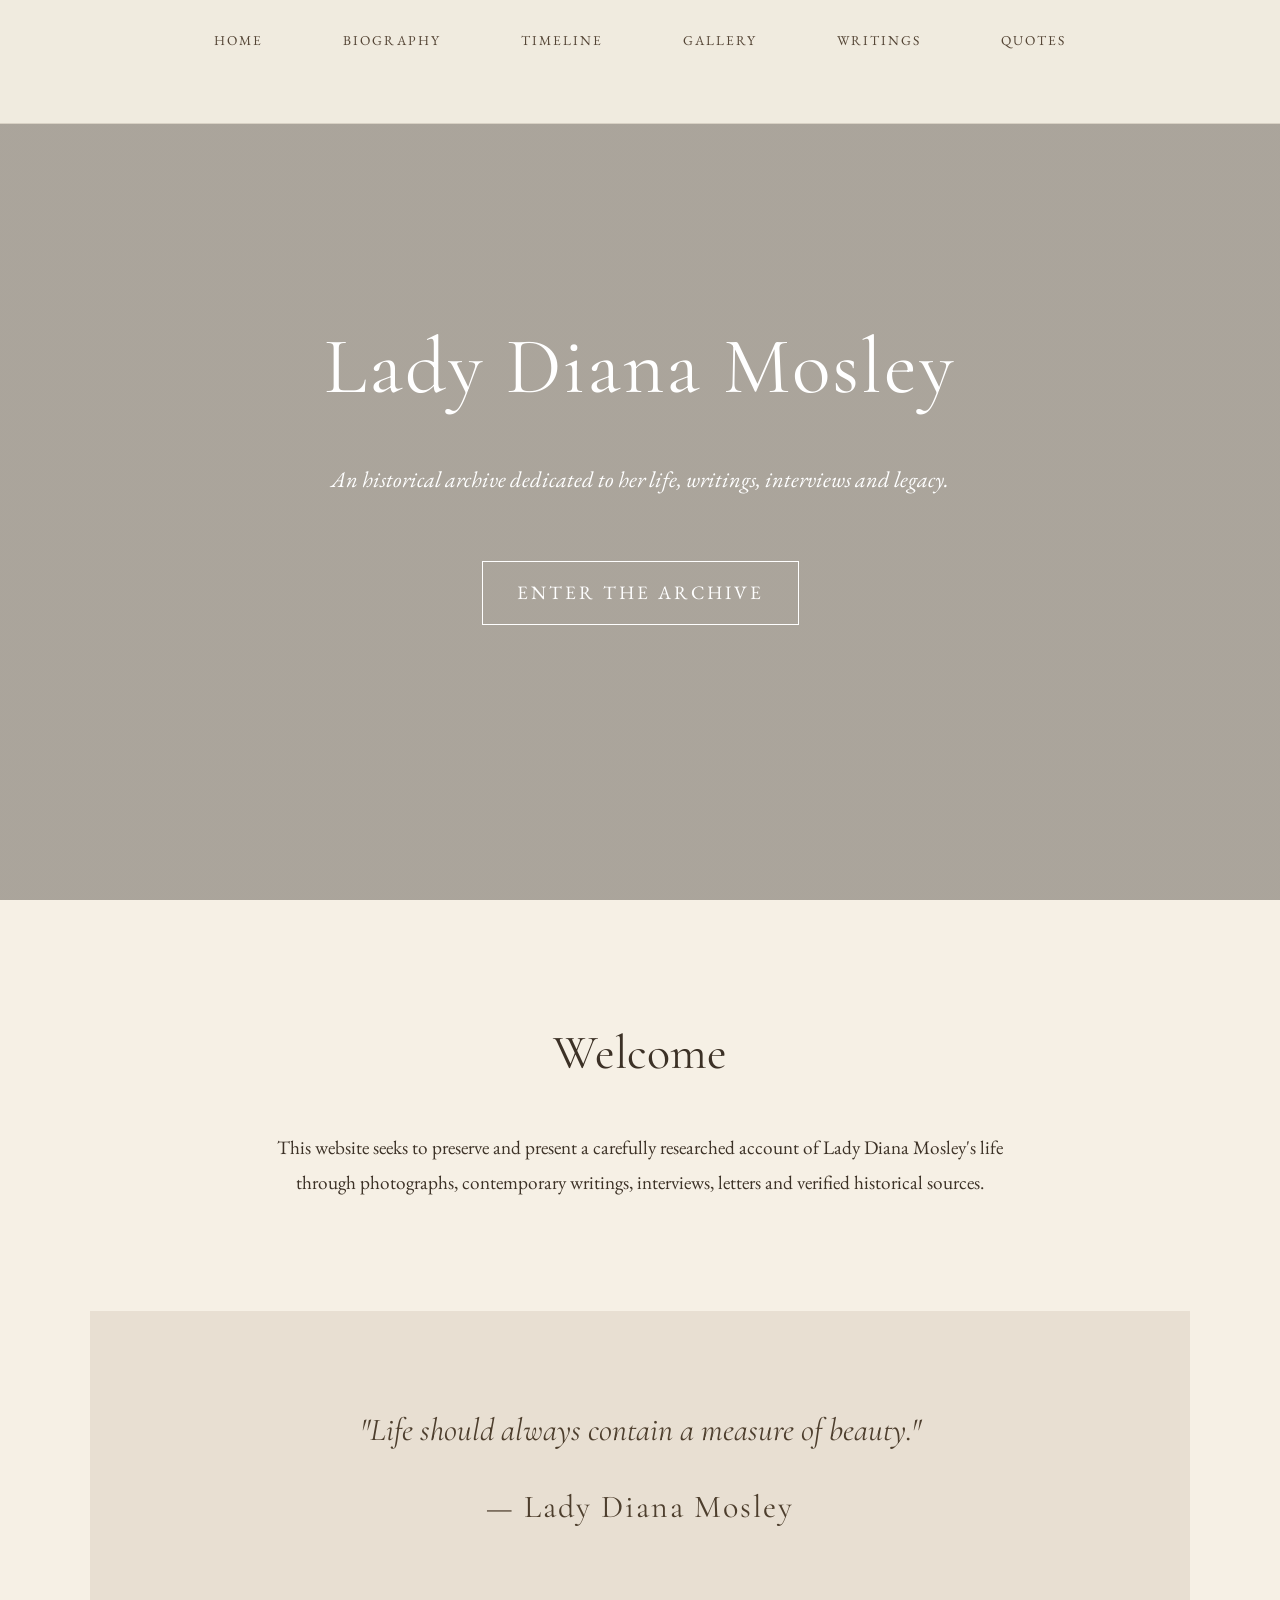
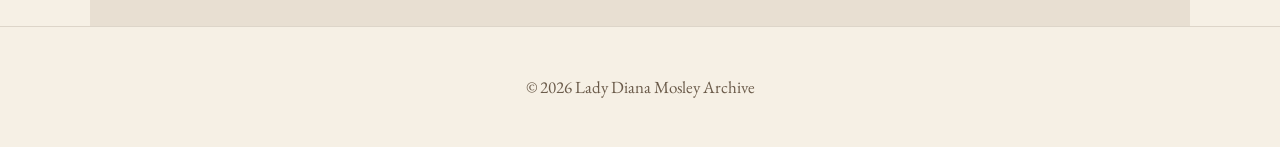
==== index.html @ 4bf65cc5 "Update index.html" ====
<!DOCTYPE html>
<head>

      <meta charset="UTF-8">
<link rel="stylesheet" href="style.css">
<html lang="en">

<meta charset="UTF-8">
<meta name="viewport" content="width=device-width, initial-scale=1.0">

<title>The Diana Mosley Archive</title>

<link rel="preconnect" href="https://fonts.googleapis.com">
<link rel="preconnect" href="https://fonts.gstatic.com" crossorigin>

<link href="https://fonts.googleapis.com/css2?family=Cormorant+Garamond:wght@300;400;500;600&family=EB+Garamond:wght@400;500&display=swap" rel="stylesheet">

<style>

*{
margin:0;
padding:0;
box-sizing:border-box;
}

html{
scroll-behavior:smooth;
}

body{

background:#F6F0E5;

background-image:
radial-gradient(rgba(0,0,0,.025) 1px, transparent 1px);

background-size:7px 7px;

font-family:"EB Garamond",serif;

color:#302920;

line-height:1.9;

font-size:19px;

}

header{

padding:110px 20px 90px;

text-align:center;

}

header h1{

font-family:"Cormorant Garamond",serif;

font-size:74px;

font-weight:400;

letter-spacing:.5px;

}

header h2{

font-family:"Cormorant Garamond",serif;

font-size:48px;

font-style:italic;

font-weight:300;

margin-top:-5px;

}

.rule{

width:340px;

height:1px;

background:#99856b;

margin:45px auto;

}

.subtitle{

max-width:760px;

margin:auto;

font-size:21px;

font-style:italic;

color:#655746;

}

nav{

text-align:center;

padding-bottom:45px;

}

nav a{

margin:0 18px;

text-decoration:none;

font-size:18px;

color:#564535;

letter-spacing:1px;

transition:.3s;

}

nav a:hover{

color:#000;

}

main{

max-width:980px;

margin:auto;

padding:0 30px 100px;

}

section{

margin-bottom:110px;

}

.section-title{

font-family:"Cormorant Garamond",serif;

font-size:50px;

font-weight:400;

margin-bottom:12px;

}

.section-rule{

width:180px;

height:1px;

background:#A99574;

margin-bottom:35px;

}

p{

margin-bottom:22px;

}

.quote{

font-size:33px;

font-style:italic;

font-family:"Cormorant Garamond",serif;

text-align:center;

padding:50px;

color:#4d3e2d;

}

.library{

display:grid;

grid-template-columns:repeat(auto-fit,minmax(280px,1fr));

gap:35px;

margin-top:35px;

}

.book{

padding:28px;

border:1px solid #CDBFA9;

background:rgba(255,255,255,.22);

}

.book h3{

font-family:"Cormorant Garamond",serif;

font-size:34px;

margin-bottom:15px;

font-weight:500;

}

.photo{

margin:45px auto;

width:420px;

max-width:100%;

padding:12px;

border:1px solid #CFC2B2;

background:#EFE7DA;

}

.photo img{

width:100%;

display:block;

filter:sepia(.25);

}

.caption{

text-align:center;

margin-top:15px;

font-style:italic;

font-size:17px;

color:#6c5d4f;

}

.timeline{

border-left:1px solid #A38B69;

padding-left:35px;

}

.timeline article{

margin-bottom:45px;

}

.timeline h4{

font-size:26px;

font-family:"Cormorant Garamond",serif;

font-weight:500;

margin-bottom:8px;

}

footer{

text-align:center;

padding:70px 20px;

border-top:1px solid #CDBFA9;

font-size:17px;

color:#746452;

}

small{

display:block;

margin-top:12px;

font-style:italic;

}

</style>

  <link rel="stylesheet" href="style.css">

</head>

<body>

      <nav>

<ul>

<li><a href="#">Home</a></li>

<li><a href="#">Biography</a></li>

<li><a href="#">Timeline</a></li>

<li><a href="#">Gallery</a></li>

<li><a href="#">Writings</a></li>

<li><a href="#">Quotes</a></li>

</ul>

</nav>

<header class="hero">

<div class="hero-content">

<h1>Lady Diana Mosley</h1>

<p>
An historical archive dedicated to her life, writings,
interviews and legacy.
</p>

<a class="enter" href="#intro">
Enter the Archive
</a>

</div>

</header>

<section class="introduction" id="intro">

<h2>Welcome</h2>

<p>

This website seeks to preserve and present a carefully
researched account of Lady Diana Mosley's life through
photographs, contemporary writings, interviews,
letters and verified historical sources.

</p>

</section>

<section class="quote">

<blockquote>

"Life should always contain a measure of beauty."

<cite>

— Lady Diana Mosley

</cite>

</blockquote>

</section>

<footer>

© 2026 Lady Diana Mosley Archive

</footer>

<script src="script.js"></script>
      
</body>  
</body>

<script src="script.js"></script>

</html>
---- style.css ----
/* ---------- Google Fonts ---------- */
@import url('https://fonts.googleapis.com/css2?family=Cormorant+Garamond:wght@300;400;500;600&family=EB+Garamond:wght@400;500&display=swap');

*{
    margin:0;
    padding:0;
    box-sizing:border-box;
}

html{
    scroll-behavior:smooth;
}

body{
    background:#f6f0e5;
    color:#3c3126;
    font-family:'EB Garamond',serif;
    line-height:1.8;
}

/* ---------- Navigation ---------- */

nav{
    position:fixed;
    top:0;
    width:100%;
    background:rgba(246,240,229,.93);
    backdrop-filter:blur(6px);
    z-index:1000;
    border-bottom:1px solid rgba(80,65,45,.15);
}

nav ul{
    display:flex;
    justify-content:center;
    list-style:none;
}

nav li{
    margin:22px;
}

nav a{
    text-decoration:none;
    color:#534434;
    letter-spacing:2px;
    text-transform:uppercase;
    font-size:.85rem;
    transition:.3s;
}

nav a:hover{
    color:#96754d;
}

/* ---------- Hero ---------- */

.hero{
    height:100vh;
    background:
    linear-gradient(rgba(30,24,18,.35),rgba(30,24,18,.35)),
    url("images/hero.jpg") center/cover;
    display:flex;
    justify-content:center;
    align-items:center;
    text-align:center;
}

.hero-content{
    color:white;
    max-width:800px;
    padding:40px;
}

.hero h1{
    font-family:'Cormorant Garamond',serif;
    font-size:5rem;
    font-weight:400;
    letter-spacing:2px;
}

.hero p{
    margin-top:20px;
    font-size:1.4rem;
    font-style:italic;
}

.enter{
    margin-top:40px;
    display:inline-block;
    border:1px solid white;
    padding:14px 34px;
    color:white;
    text-decoration:none;
    letter-spacing:3px;
    text-transform:uppercase;
    transition:.4s;
}

.enter:hover{
    background:white;
    color:#45372b;
}

/* ---------- Sections ---------- */

section{
    width:min(1100px,90%);
    margin:auto;
    padding:110px 0;
}

h2{
    text-align:center;
    font-family:'Cormorant Garamond',serif;
    font-size:3rem;
    font-weight:400;
    margin-bottom:35px;
}

.introduction p{
    max-width:760px;
    margin:auto;
    text-align:center;
    font-size:1.2rem;
}

/* ---------- Quote ---------- */

.quote{
    background:#e8dfd2;
    padding:90px 30px;
}

blockquote{
    max-width:900px;
    margin:auto;
    text-align:center;
    font-size:2rem;
    font-style:italic;
    font-family:'Cormorant Garamond',serif;
}

cite{
    display:block;
    margin-top:20px;
    font-style:normal;
    letter-spacing:2px;
}

/* ---------- Footer ---------- */

footer{
    text-align:center;
    padding:45px;
    border-top:1px solid rgba(80,65,45,.15);
    color:#6a5a49;
}
---- style.css ----
/* ---------- Google Fonts ---------- */
@import url('https://fonts.googleapis.com/css2?family=Cormorant+Garamond:wght@300;400;500;600&family=EB+Garamond:wght@400;500&display=swap');

*{
    margin:0;
    padding:0;
    box-sizing:border-box;
}

html{
    scroll-behavior:smooth;
}

body{
    background:#f6f0e5;
    color:#3c3126;
    font-family:'EB Garamond',serif;
    line-height:1.8;
}

/* ---------- Navigation ---------- */

nav{
    position:fixed;
    top:0;
    width:100%;
    background:rgba(246,240,229,.93);
    backdrop-filter:blur(6px);
    z-index:1000;
    border-bottom:1px solid rgba(80,65,45,.15);
}

nav ul{
    display:flex;
    justify-content:center;
    list-style:none;
}

nav li{
    margin:22px;
}

nav a{
    text-decoration:none;
    color:#534434;
    letter-spacing:2px;
    text-transform:uppercase;
    font-size:.85rem;
    transition:.3s;
}

nav a:hover{
    color:#96754d;
}

/* ---------- Hero ---------- */

.hero{
    height:100vh;
    background:
    linear-gradient(rgba(30,24,18,.35),rgba(30,24,18,.35)),
    url("images/hero.jpg") center/cover;
    display:flex;
    justify-content:center;
    align-items:center;
    text-align:center;
}

.hero-content{
    color:white;
    max-width:800px;
    padding:40px;
}

.hero h1{
    font-family:'Cormorant Garamond',serif;
    font-size:5rem;
    font-weight:400;
    letter-spacing:2px;
}

.hero p{
    margin-top:20px;
    font-size:1.4rem;
    font-style:italic;
}

.enter{
    margin-top:40px;
    display:inline-block;
    border:1px solid white;
    padding:14px 34px;
    color:white;
    text-decoration:none;
    letter-spacing:3px;
    text-transform:uppercase;
    transition:.4s;
}

.enter:hover{
    background:white;
    color:#45372b;
}

/* ---------- Sections ---------- */

section{
    width:min(1100px,90%);
    margin:auto;
    padding:110px 0;
}

h2{
    text-align:center;
    font-family:'Cormorant Garamond',serif;
    font-size:3rem;
    font-weight:400;
    margin-bottom:35px;
}

.introduction p{
    max-width:760px;
    margin:auto;
    text-align:center;
    font-size:1.2rem;
}

/* ---------- Quote ---------- */

.quote{
    background:#e8dfd2;
    padding:90px 30px;
}

blockquote{
    max-width:900px;
    margin:auto;
    text-align:center;
    font-size:2rem;
    font-style:italic;
    font-family:'Cormorant Garamond',serif;
}

cite{
    display:block;
    margin-top:20px;
    font-style:normal;
    letter-spacing:2px;
}

/* ---------- Footer ---------- */

footer{
    text-align:center;
    padding:45px;
    border-top:1px solid rgba(80,65,45,.15);
    color:#6a5a49;
}
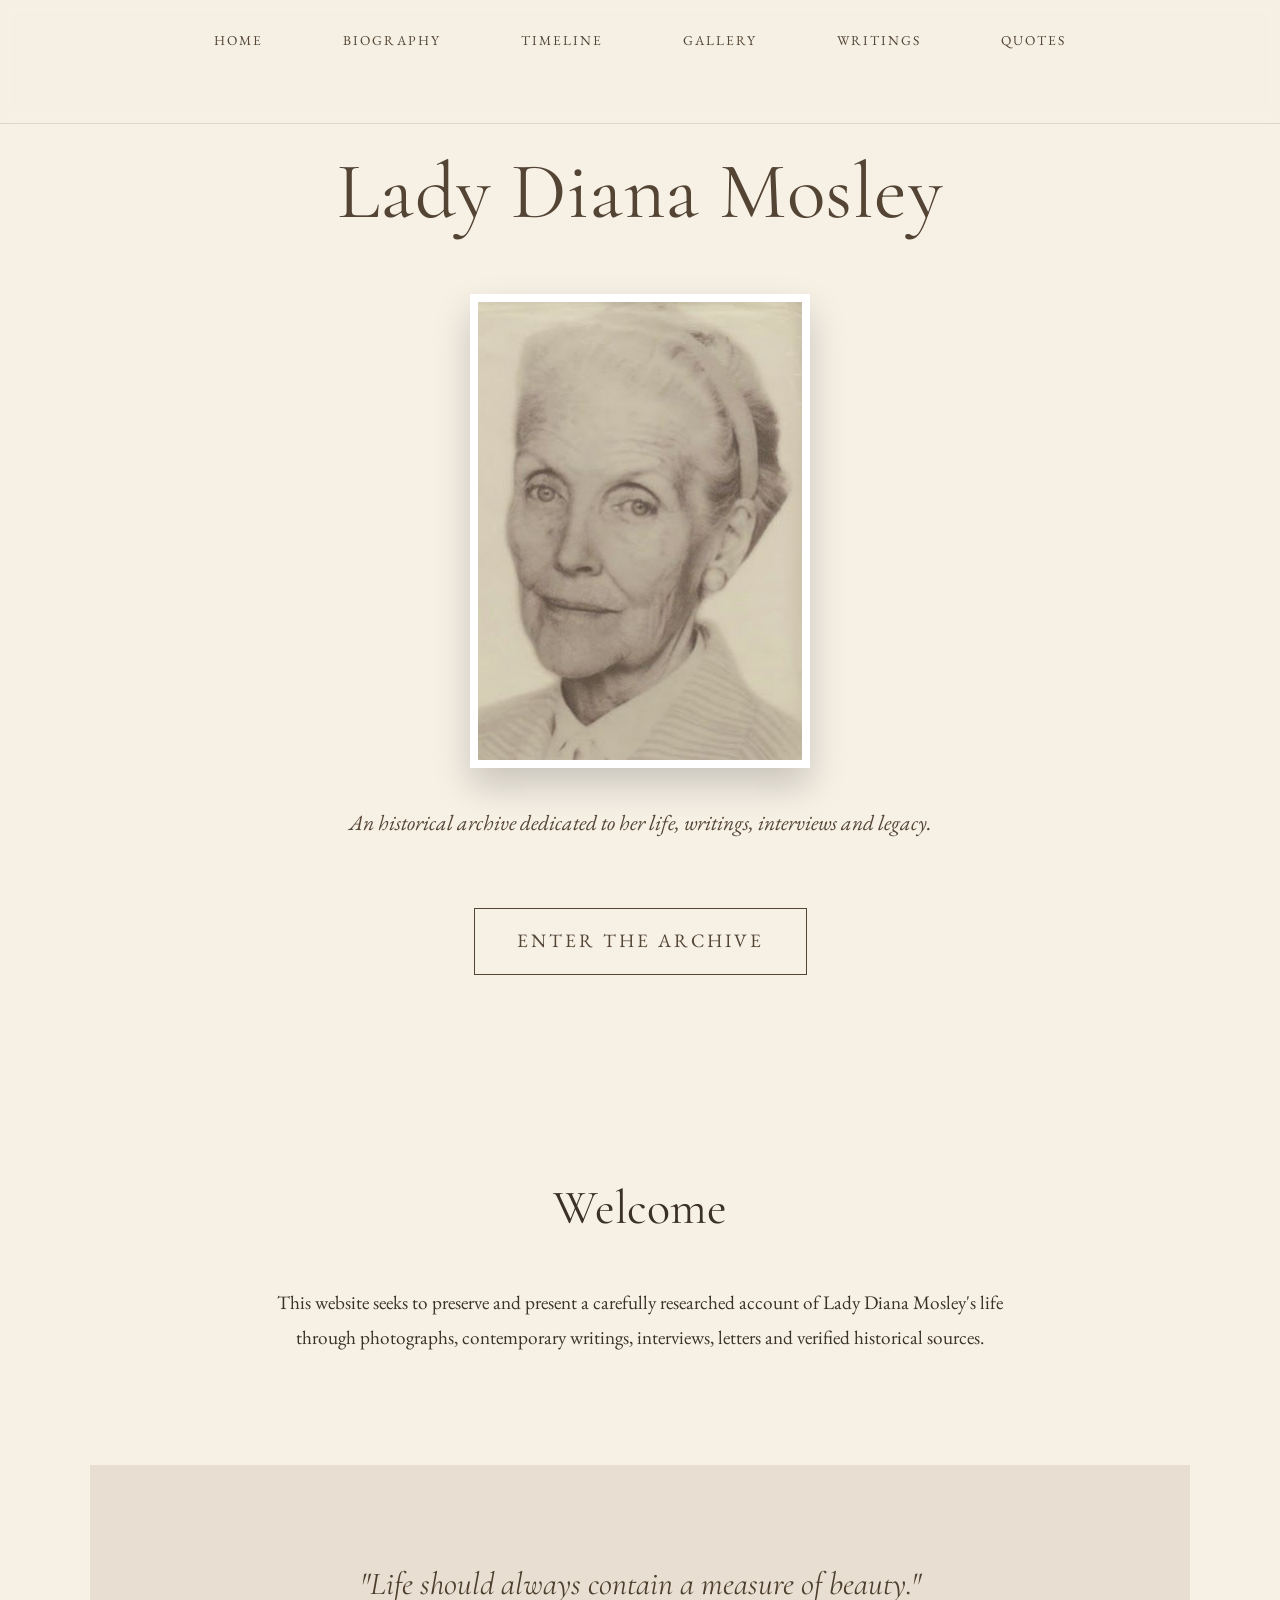
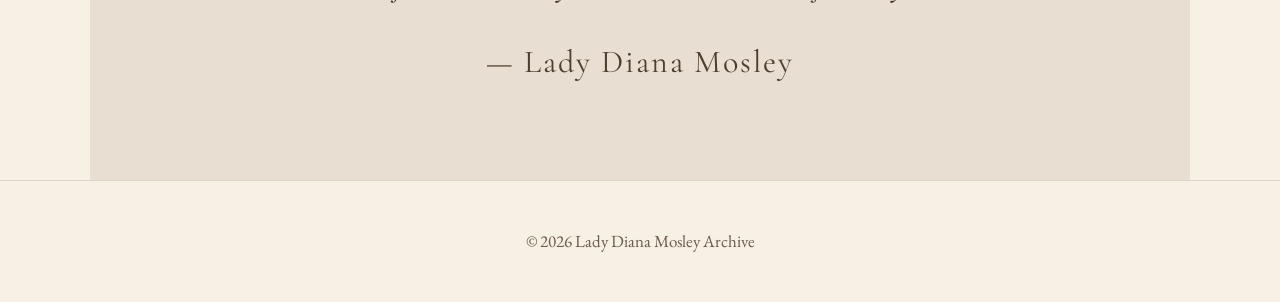
==== commit 48212f61: "Update index.html" ====
--- a/index.html
+++ b/index.html
@@ -352,21 +352,27 @@
 
 <header class="hero">
 
-<div class="hero-content">
-
-<h1>Lady Diana Mosley</h1>
-
-<p>
-An historical archive dedicated to her life, writings,
-interviews and legacy.
-</p>
-
-<a class="enter" href="#intro">
-Enter the Archive
-</a>
-
-</div>
-
+    <div class="hero-content">
+
+        <h1>Lady Diana Mosley</h1>
+
+        <img
+            src="images/hero.jpg"
+            alt="Lady Diana Mosley"
+            class="hero-portrait">
+
+        <p>
+            An historical archive dedicated to her life,
+            writings, interviews and legacy.
+        </p>
+
+        <a href="#intro" class="enter">
+            Enter the Archive
+        </a>
+
+    </div>
+
+</header>
 </header>
 
 <section class="introduction" id="intro">
--- a/style.css
+++ b/style.css
@@ -56,50 +56,59 @@
 /* ---------- Hero ---------- */
 
 .hero{
-    height:100vh;
-    background:
-    linear-gradient(rgba(30,24,18,.35),rgba(30,24,18,.35)),
-    url("images/hero.jpg") center/cover;
+    min-height:100vh;
     display:flex;
     justify-content:center;
     align-items:center;
     text-align:center;
+    background:#f6f0e5;
+    padding:120px 20px 80px;
 }
 
 .hero-content{
-    color:white;
-    max-width:800px;
-    padding:40px;
+    max-width:850px;
 }
 
 .hero h1{
     font-family:'Cormorant Garamond',serif;
     font-size:5rem;
     font-weight:400;
-    letter-spacing:2px;
+    color:#534434;
+    margin-bottom:30px;
+}
+
+.hero-portrait{
+    width:340px;
+    max-width:90%;
+    height:auto;
+    margin:auto;
+    display:block;
+    border:8px solid white;
+    box-shadow:0 18px 35px rgba(0,0,0,.18);
 }
 
 .hero p{
-    margin-top:20px;
-    font-size:1.4rem;
+    margin-top:35px;
+    font-size:1.35rem;
+    color:#534434;
     font-style:italic;
 }
 
 .enter{
-    margin-top:40px;
     display:inline-block;
-    border:1px solid white;
-    padding:14px 34px;
-    color:white;
+    margin-top:45px;
+    padding:15px 42px;
+    border:1px solid #534434;
+    color:#534434;
     text-decoration:none;
+    text-transform:uppercase;
     letter-spacing:3px;
-    text-transform:uppercase;
-    transition:.4s;
+    transition:.35s;
 }
 
 .enter:hover{
-    background:white;
-    color:#45372b;
+    background:#534434;
+    color:#f6f0e5;
 }
 
 /* ---------- Sections ---------- */
--- a/style.css
+++ b/style.css
@@ -56,50 +56,59 @@
 /* ---------- Hero ---------- */
 
 .hero{
-    height:100vh;
-    background:
-    linear-gradient(rgba(30,24,18,.35),rgba(30,24,18,.35)),
-    url("images/hero.jpg") center/cover;
+    min-height:100vh;
     display:flex;
     justify-content:center;
     align-items:center;
     text-align:center;
+    background:#f6f0e5;
+    padding:120px 20px 80px;
 }
 
 .hero-content{
-    color:white;
-    max-width:800px;
-    padding:40px;
+    max-width:850px;
 }
 
 .hero h1{
     font-family:'Cormorant Garamond',serif;
     font-size:5rem;
     font-weight:400;
-    letter-spacing:2px;
+    color:#534434;
+    margin-bottom:30px;
+}
+
+.hero-portrait{
+    width:340px;
+    max-width:90%;
+    height:auto;
+    margin:auto;
+    display:block;
+    border:8px solid white;
+    box-shadow:0 18px 35px rgba(0,0,0,.18);
 }
 
 .hero p{
-    margin-top:20px;
-    font-size:1.4rem;
+    margin-top:35px;
+    font-size:1.35rem;
+    color:#534434;
     font-style:italic;
 }
 
 .enter{
-    margin-top:40px;
     display:inline-block;
-    border:1px solid white;
-    padding:14px 34px;
-    color:white;
+    margin-top:45px;
+    padding:15px 42px;
+    border:1px solid #534434;
+    color:#534434;
     text-decoration:none;
+    text-transform:uppercase;
     letter-spacing:3px;
-    text-transform:uppercase;
-    transition:.4s;
+    transition:.35s;
 }
 
 .enter:hover{
-    background:white;
-    color:#45372b;
+    background:#534434;
+    color:#f6f0e5;
 }
 
 /* ---------- Sections ---------- */
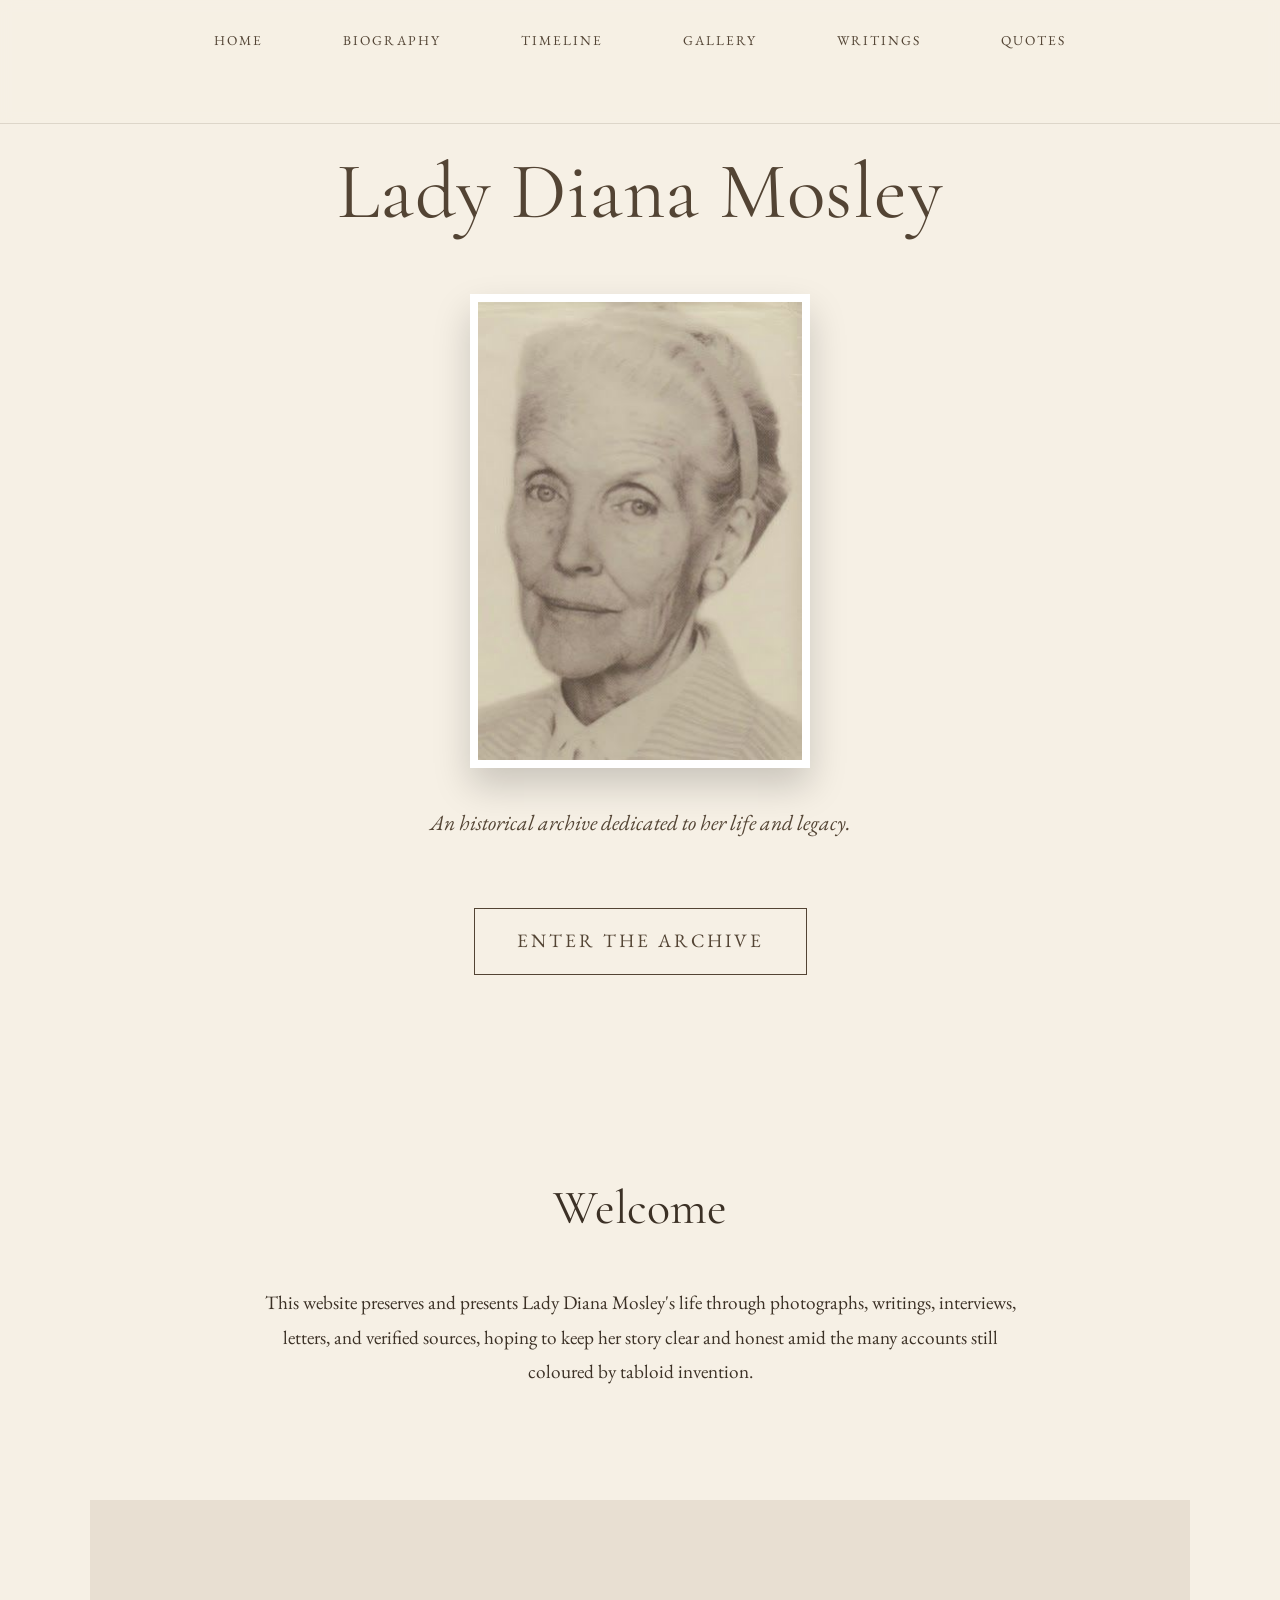
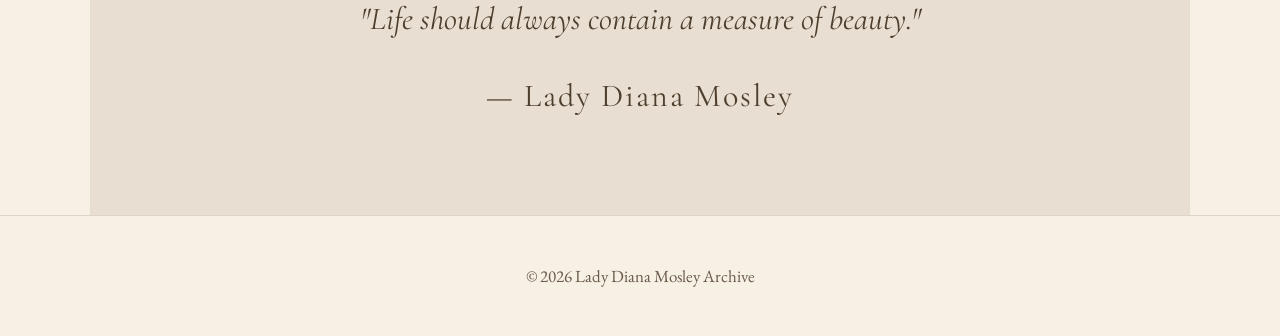
==== commit 64e1a9b6: "Update index.html" ====
--- a/index.html
+++ b/index.html
@@ -362,8 +362,8 @@
             class="hero-portrait">
 
         <p>
-            An historical archive dedicated to her life,
-            writings, interviews and legacy.
+            An historical archive dedicated to her life
+             and legacy.
         </p>
 
         <a href="#intro" class="enter">
@@ -381,10 +381,13 @@
 
 <p>
 
-This website seeks to preserve and present a carefully
-researched account of Lady Diana Mosley's life through
-photographs, contemporary writings, interviews,
-letters and verified historical sources.
+This website preserves and presents
+Lady Diana Mosley's life through
+photographs, writings, interviews,
+letters, and verified sources,
+ hoping to keep her story clear and
+ honest amid the many accounts still
+ coloured by tabloid invention.
 
 </p>
 
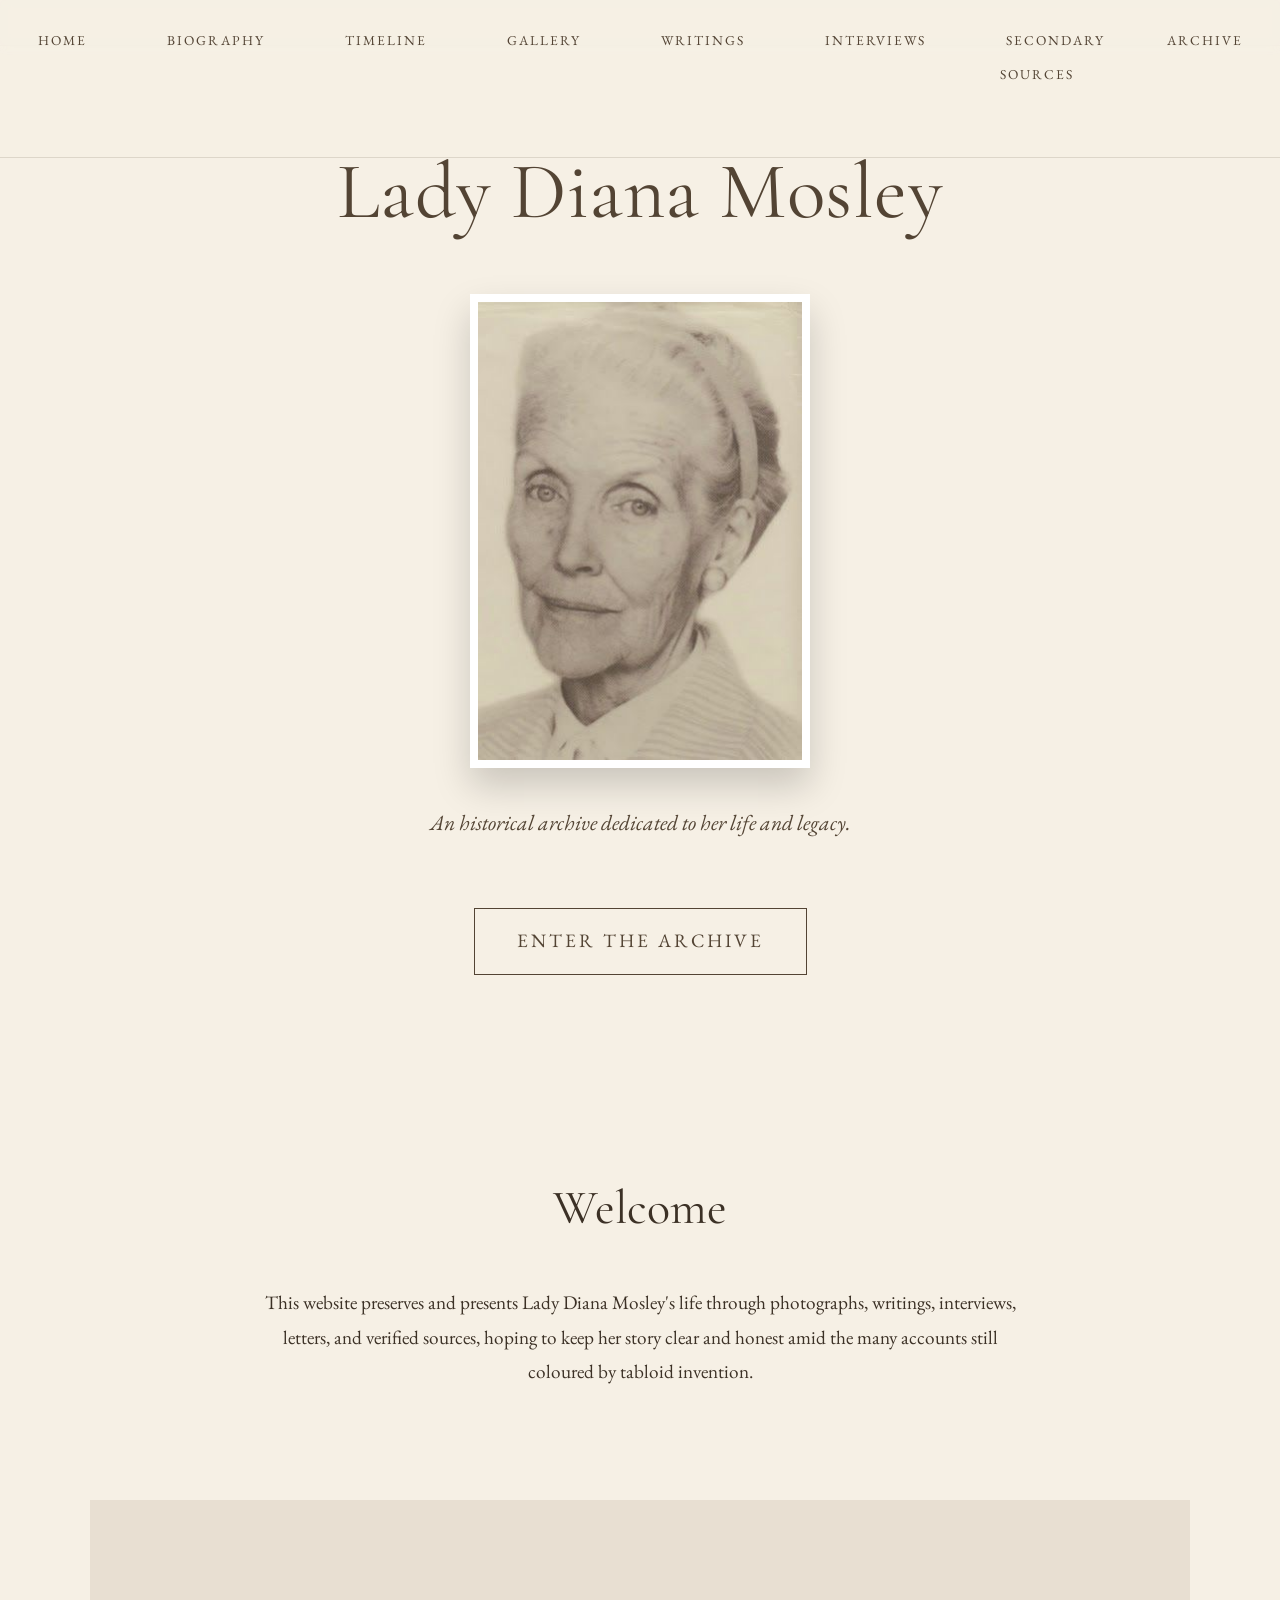
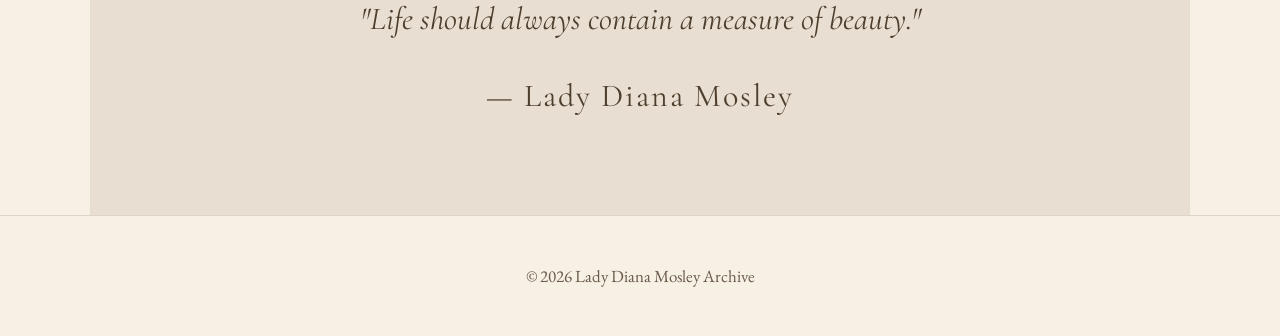
==== commit b70a5809: "Update index.html" ====
--- a/index.html
+++ b/index.html
@@ -331,22 +331,29 @@
 <body>
 
       <nav>
+<nav>
 
 <ul>
 
-<li><a href="#">Home</a></li>
-
-<li><a href="#">Biography</a></li>
-
-<li><a href="#">Timeline</a></li>
-
-<li><a href="#">Gallery</a></li>
-
-<li><a href="#">Writings</a></li>
-
-<li><a href="#">Quotes</a></li>
+<li><a href="index.html">Home</a></li>
+
+<li><a href="pages/biography.html">Biography</a></li>
+
+<li><a href="pages/timeline.html">Timeline</a></li>
+
+<li><a href="pages/gallery.html">Gallery</a></li>
+
+<li><a href="pages/writings.html">Writings</a></li>
+
+<li><a href="pages/interviews.html">Interviews</a></li>
+
+<li><a href="pages/secondary-sources.html">Secondary Sources</a></li>
+
+<li><a href="pages/archive.html">Archive</a></li>
 
 </ul>
+
+</nav>
 
 </nav>
 
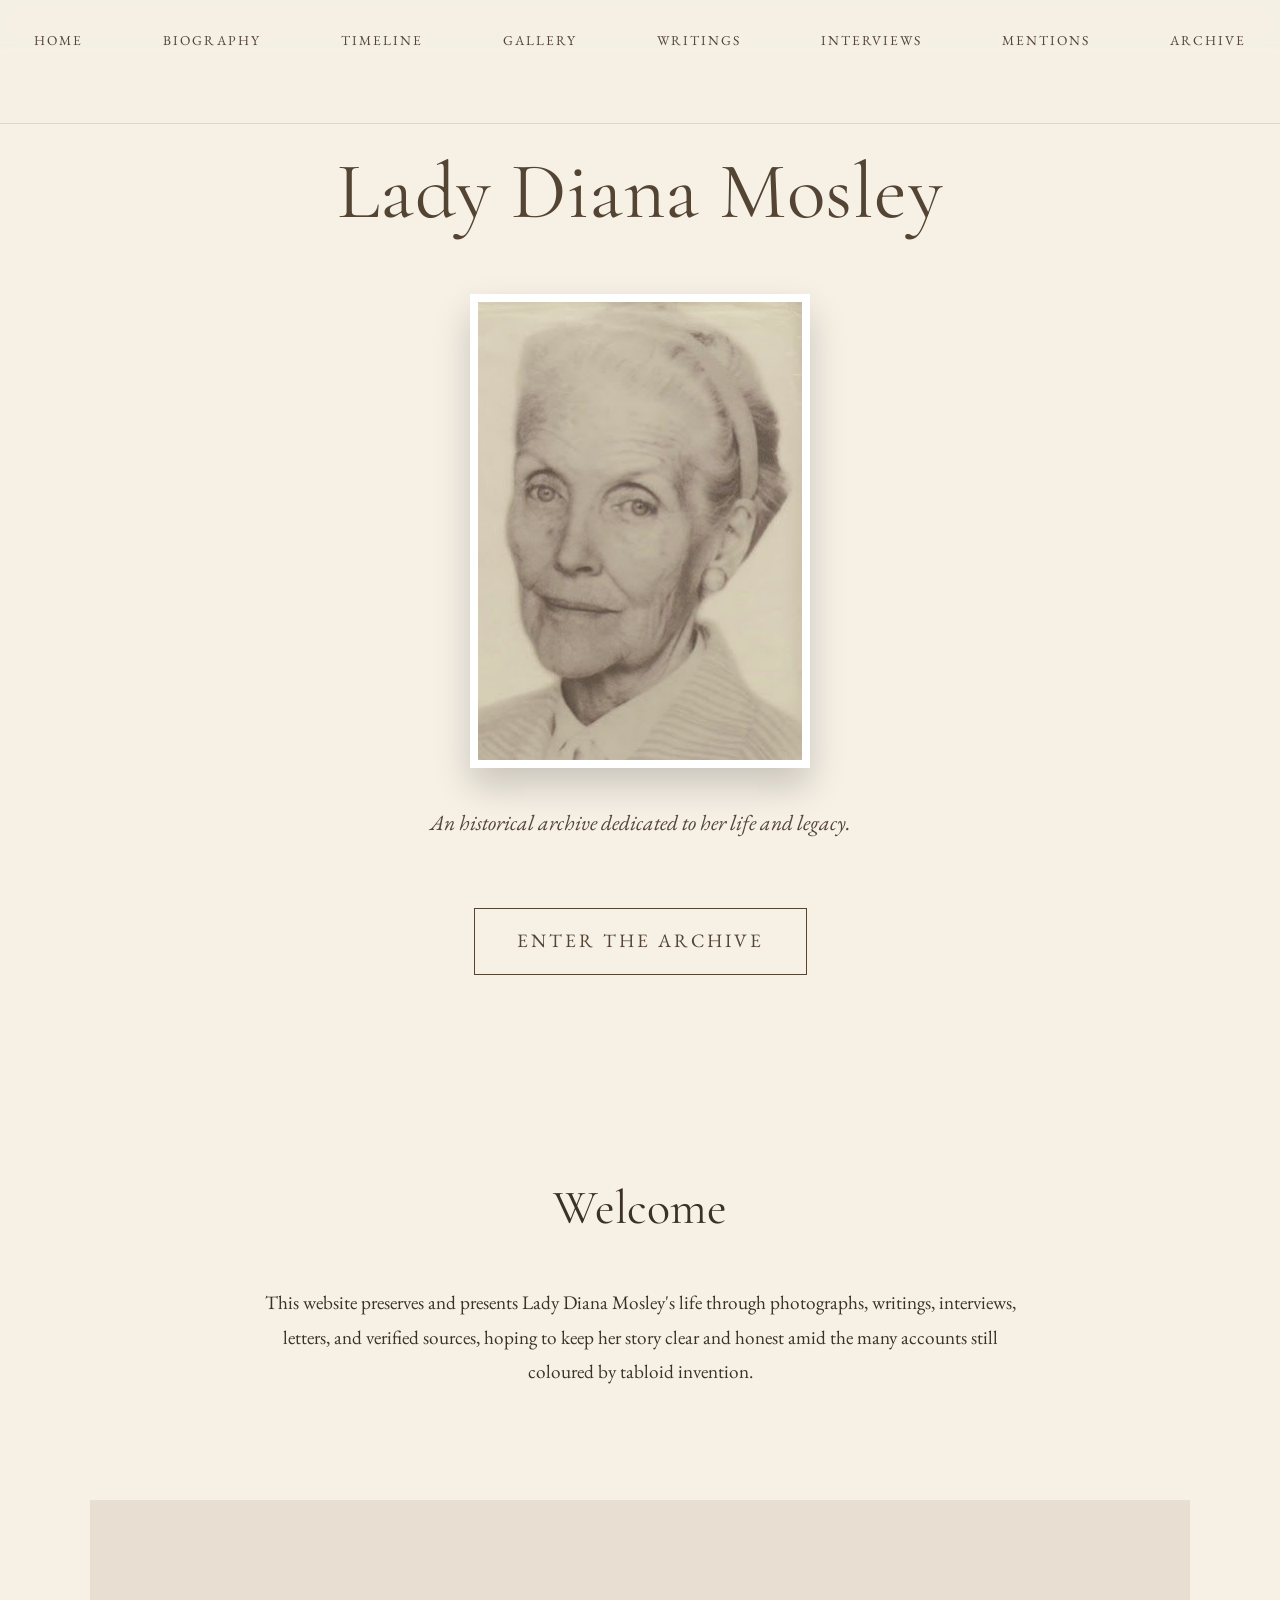
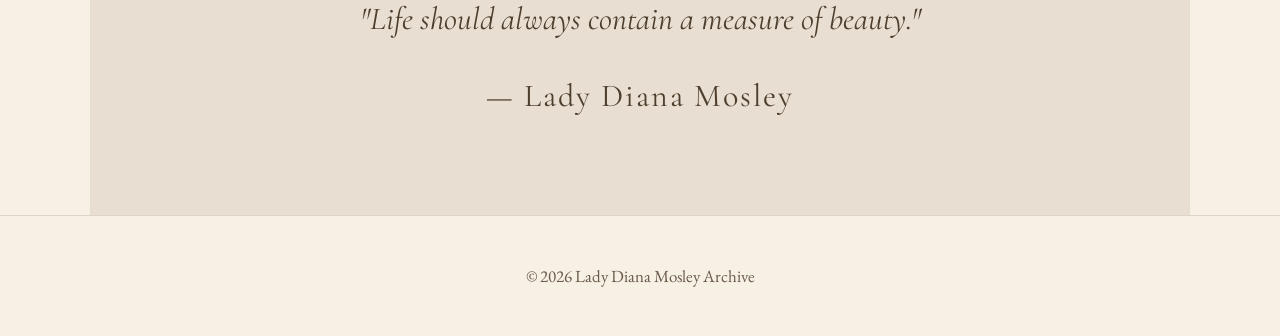
==== commit 28c4e516: "Update index.html" ====
--- a/index.html
+++ b/index.html
@@ -347,7 +347,7 @@
 
 <li><a href="pages/interviews.html">Interviews</a></li>
 
-<li><a href="pages/secondary-sources.html">Secondary Sources</a></li>
+<li><a href="pages/mentions.html">Mentions</a></li>
 
 <li><a href="pages/archive.html">Archive</a></li>
 
--- a/style.css
+++ b/style.css
@@ -165,3 +165,112 @@
     border-top:1px solid rgba(80,65,45,.15);
     color:#6a5a49;
 }
+/* ---------- Biography Page ---------- */
+
+
+.page-header{
+
+    text-align:center;
+
+    max-width:800px;
+
+    margin:160px auto 80px;
+
+}
+
+
+.page-header h1{
+
+    font-family:'Cormorant Garamond', serif;
+
+    font-size:4rem;
+
+    font-weight:400;
+
+    margin-bottom:30px;
+
+}
+
+
+.page-header p{
+
+    font-size:1.25rem;
+
+}
+
+
+.biography-section{
+
+    width:min(1100px,90%);
+
+    margin:100px auto;
+
+    display:flex;
+
+    align-items:center;
+
+    gap:70px;
+
+}
+
+
+.biography-section.reverse{
+
+    flex-direction:row-reverse;
+
+}
+
+
+.biography-image{
+
+    flex:1;
+
+}
+
+
+.biography-image img{
+
+    width:100%;
+
+    display:block;
+
+    box-shadow:0 15px 30px rgba(0,0,0,.12);
+
+}
+
+
+.biography-text{
+
+    flex:1;
+
+}
+
+
+.biography-text h2{
+
+    text-align:left;
+
+    font-size:2.5rem;
+
+    margin-bottom:25px;
+
+}
+
+
+.biography-text p{
+
+    font-size:1.15rem;
+
+}
+
+
+@media(max-width:800px){
+
+    .biography-section,
+    .biography-section.reverse{
+
+        flex-direction:column;
+
+    }
+
+}
--- a/style.css
+++ b/style.css
@@ -165,3 +165,112 @@
     border-top:1px solid rgba(80,65,45,.15);
     color:#6a5a49;
 }
+/* ---------- Biography Page ---------- */
+
+
+.page-header{
+
+    text-align:center;
+
+    max-width:800px;
+
+    margin:160px auto 80px;
+
+}
+
+
+.page-header h1{
+
+    font-family:'Cormorant Garamond', serif;
+
+    font-size:4rem;
+
+    font-weight:400;
+
+    margin-bottom:30px;
+
+}
+
+
+.page-header p{
+
+    font-size:1.25rem;
+
+}
+
+
+.biography-section{
+
+    width:min(1100px,90%);
+
+    margin:100px auto;
+
+    display:flex;
+
+    align-items:center;
+
+    gap:70px;
+
+}
+
+
+.biography-section.reverse{
+
+    flex-direction:row-reverse;
+
+}
+
+
+.biography-image{
+
+    flex:1;
+
+}
+
+
+.biography-image img{
+
+    width:100%;
+
+    display:block;
+
+    box-shadow:0 15px 30px rgba(0,0,0,.12);
+
+}
+
+
+.biography-text{
+
+    flex:1;
+
+}
+
+
+.biography-text h2{
+
+    text-align:left;
+
+    font-size:2.5rem;
+
+    margin-bottom:25px;
+
+}
+
+
+.biography-text p{
+
+    font-size:1.15rem;
+
+}
+
+
+@media(max-width:800px){
+
+    .biography-section,
+    .biography-section.reverse{
+
+        flex-direction:column;
+
+    }
+
+}
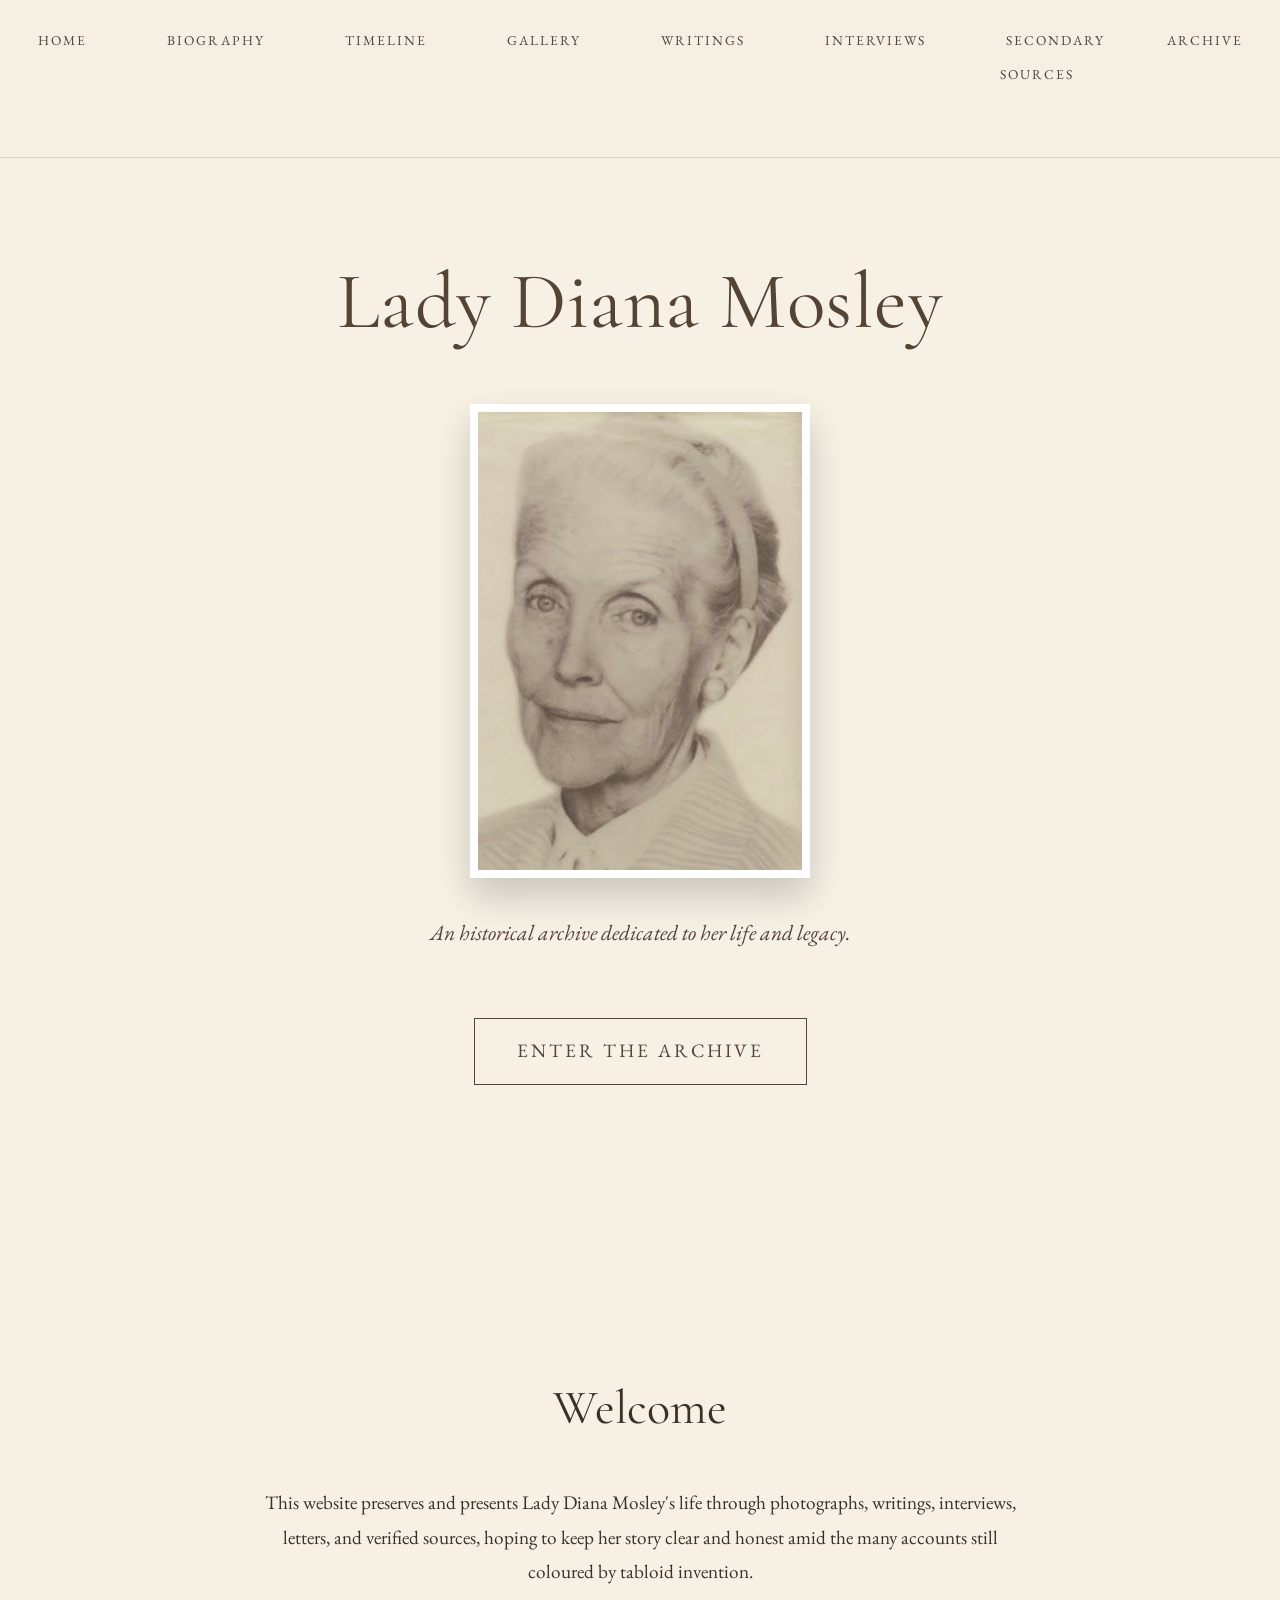
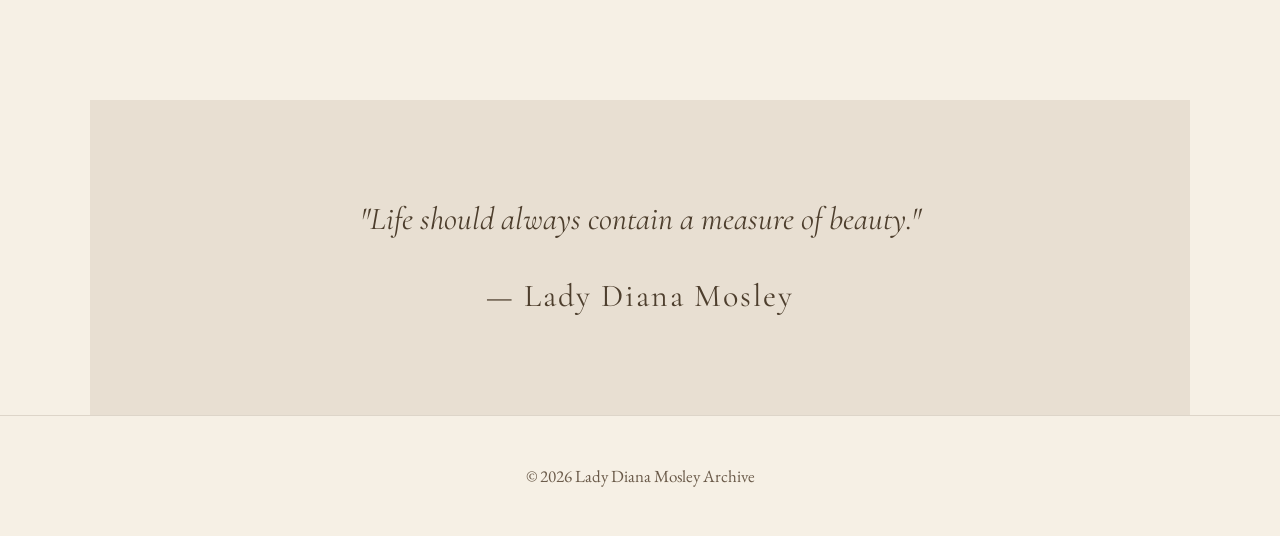
==== commit 9d571296: "Update index.html" ====
--- a/index.html
+++ b/index.html
@@ -328,34 +328,34 @@
 
 </head>
 
+
 <body>
 
-      <nav>
 <nav>
 
 <ul>
 
-<li><a href="index.html">Home</a></li>
-
-<li><a href="pages/biography.html">Biography</a></li>
-
-<li><a href="pages/timeline.html">Timeline</a></li>
-
-<li><a href="pages/gallery.html">Gallery</a></li>
-
-<li><a href="pages/writings.html">Writings</a></li>
-
-<li><a href="pages/interviews.html">Interviews</a></li>
-
-<li><a href="pages/mentions.html">Mentions</a></li>
-
-<li><a href="pages/archive.html">Archive</a></li>
+<li><a href="../index.html">Home</a></li>
+
+<li><a href="biography.html">Biography</a></li>
+
+<li><a href="timeline.html">Timeline</a></li>
+
+<li><a href="gallery.html">Gallery</a></li>
+
+<li><a href="writings.html">Writings</a></li>
+
+<li><a href="interviews.html">Interviews</a></li>
+
+<li><a href="secondary-sources.html">Secondary Sources</a></li>
+
+<li><a href="archive.html">Archive</a></li>
 
 </ul>
 
 </nav>
 
-</nav>
+<header>
 
 <header class="hero">
 
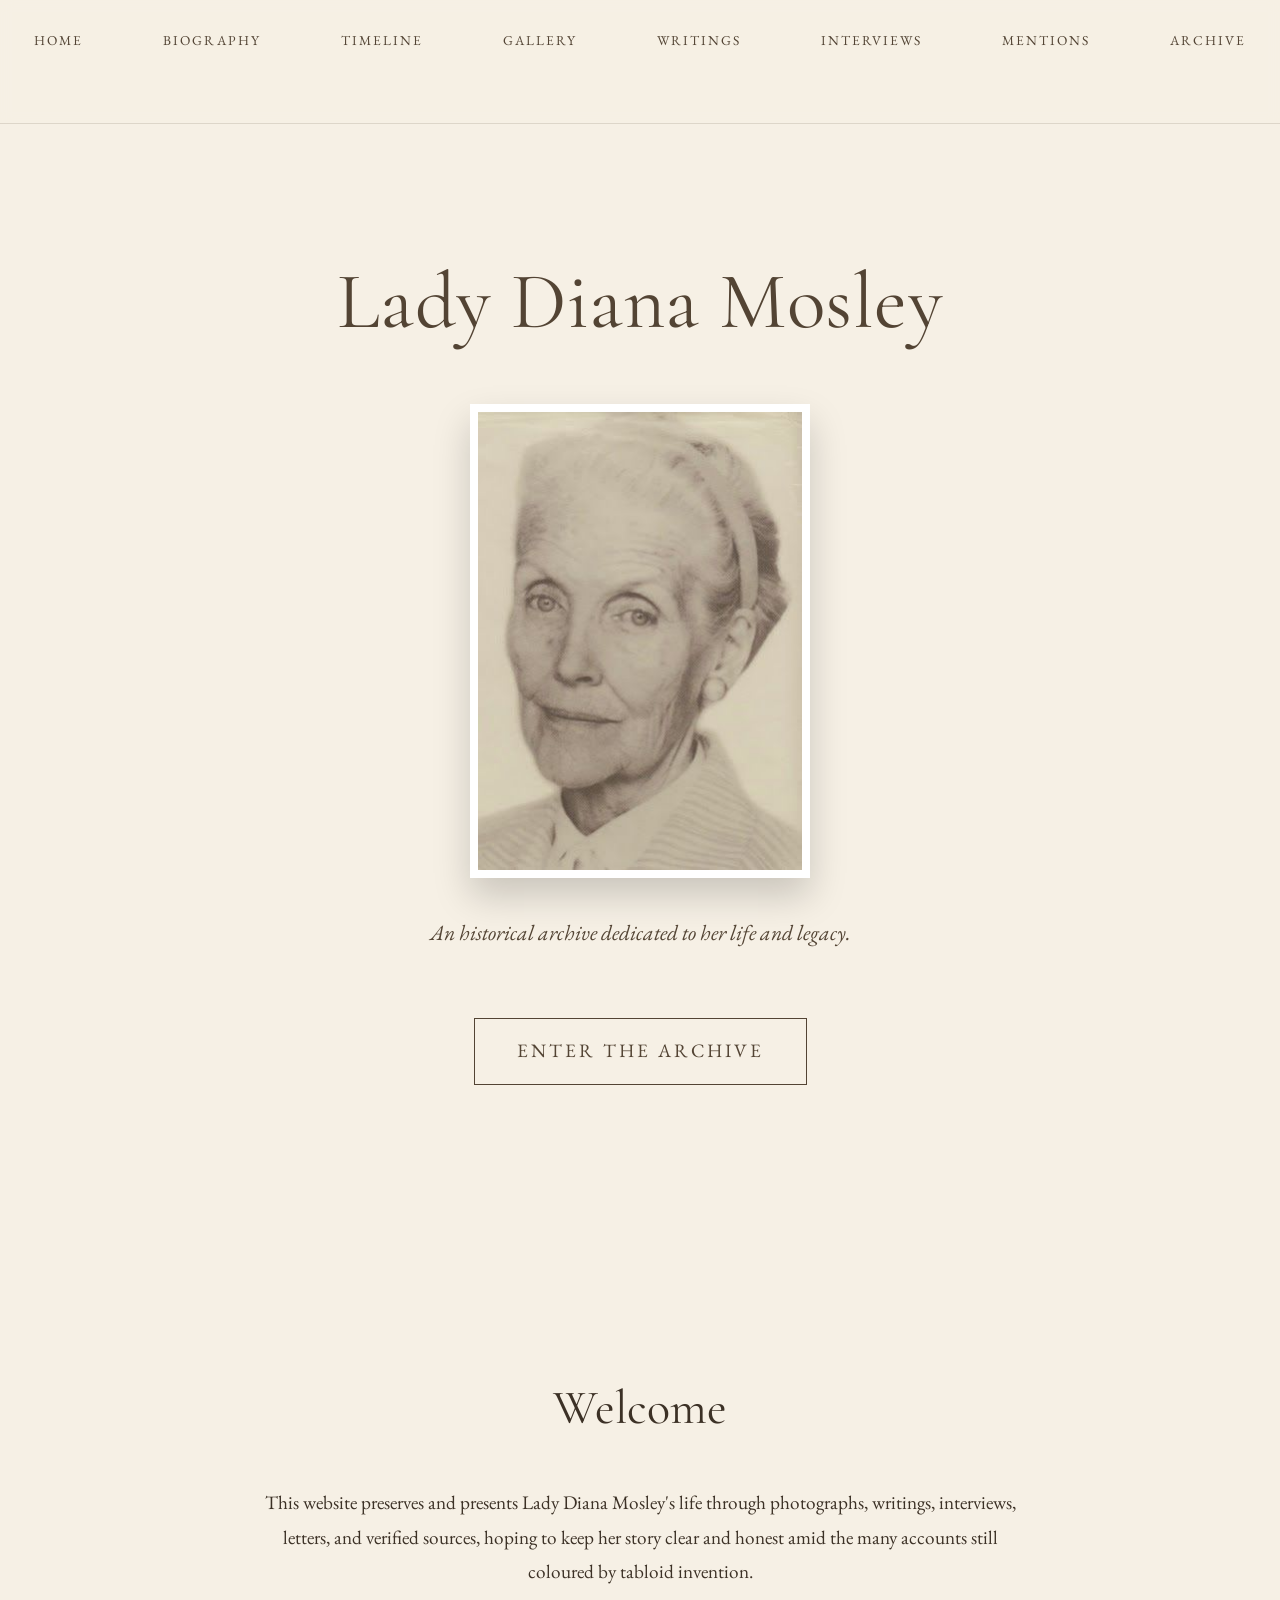
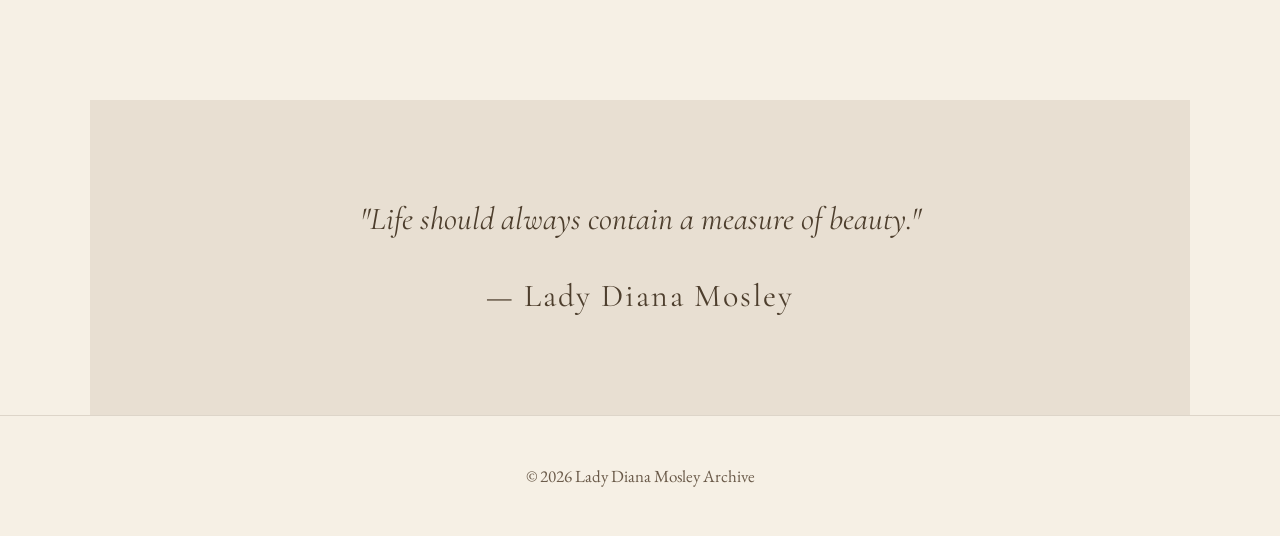
==== commit ff8cfc31: "Update index.html" ====
--- a/index.html
+++ b/index.html
@@ -335,21 +335,21 @@
 
 <ul>
 
-<li><a href="../index.html">Home</a></li>
-
-<li><a href="biography.html">Biography</a></li>
-
-<li><a href="timeline.html">Timeline</a></li>
-
-<li><a href="gallery.html">Gallery</a></li>
-
-<li><a href="writings.html">Writings</a></li>
-
-<li><a href="interviews.html">Interviews</a></li>
-
-<li><a href="secondary-sources.html">Secondary Sources</a></li>
-
-<li><a href="archive.html">Archive</a></li>
+<li><a href="index.html">Home</a></li>
+
+<li><a href="pages/biography.html">Biography</a></li>
+
+<li><a href="pages/timeline.html">Timeline</a></li>
+
+<li><a href="pages/gallery.html">Gallery</a></li>
+
+<li><a href="pages/writings.html">Writings</a></li>
+
+<li><a href="pages/interviews.html">Interviews</a></li>
+
+<li><a href="pages/mentions.html">Mentions</a></li>
+
+<li><a href="pages/archive.html">Archive</a></li>
 
 </ul>
 
--- a/style.css
+++ b/style.css
@@ -274,3 +274,108 @@
     }
 
 }
+
+/* ---------- Timeline Page ---------- */
+
+.timeline{
+
+width:min(900px,90%);
+margin:100px auto;
+position:relative;
+padding-left:70px;
+
+}
+
+.timeline::before{
+
+content:"";
+position:absolute;
+left:25px;
+top:0;
+bottom:0;
+width:1px;
+background:#b49b77;
+
+}
+
+
+.era{
+
+margin-bottom:90px;
+
+}
+
+
+.era h2{
+
+font-family:'Cormorant Garamond',serif;
+font-size:3rem;
+font-weight:400;
+text-align:left;
+margin-bottom:10px;
+
+}
+
+
+.era-subtitle{
+
+font-style:italic;
+font-size:1.25rem;
+color:#6a5a49;
+margin-bottom:45px;
+
+}
+
+
+.event{
+
+position:relative;
+background:rgba(255,255,255,.35);
+border:1px solid rgba(80,65,45,.15);
+padding:30px;
+margin-bottom:40px;
+
+}
+
+
+.event::before{
+
+content:"";
+position:absolute;
+left:-53px;
+top:35px;
+width:14px;
+height:14px;
+background:#96754d;
+border-radius:50%;
+border:3px solid #f6f0e5;
+
+}
+
+
+.date{
+
+font-size:.9rem;
+letter-spacing:2px;
+text-transform:uppercase;
+color:#96754d;
+margin-bottom:12px;
+
+}
+
+
+.content h3{
+
+font-family:'Cormorant Garamond',serif;
+font-size:2rem;
+font-weight:400;
+margin-bottom:15px;
+
+}
+
+
+.content p{
+
+font-size:1.15rem;
+
+}
--- a/style.css
+++ b/style.css
@@ -274,3 +274,108 @@
     }
 
 }
+
+/* ---------- Timeline Page ---------- */
+
+.timeline{
+
+width:min(900px,90%);
+margin:100px auto;
+position:relative;
+padding-left:70px;
+
+}
+
+.timeline::before{
+
+content:"";
+position:absolute;
+left:25px;
+top:0;
+bottom:0;
+width:1px;
+background:#b49b77;
+
+}
+
+
+.era{
+
+margin-bottom:90px;
+
+}
+
+
+.era h2{
+
+font-family:'Cormorant Garamond',serif;
+font-size:3rem;
+font-weight:400;
+text-align:left;
+margin-bottom:10px;
+
+}
+
+
+.era-subtitle{
+
+font-style:italic;
+font-size:1.25rem;
+color:#6a5a49;
+margin-bottom:45px;
+
+}
+
+
+.event{
+
+position:relative;
+background:rgba(255,255,255,.35);
+border:1px solid rgba(80,65,45,.15);
+padding:30px;
+margin-bottom:40px;
+
+}
+
+
+.event::before{
+
+content:"";
+position:absolute;
+left:-53px;
+top:35px;
+width:14px;
+height:14px;
+background:#96754d;
+border-radius:50%;
+border:3px solid #f6f0e5;
+
+}
+
+
+.date{
+
+font-size:.9rem;
+letter-spacing:2px;
+text-transform:uppercase;
+color:#96754d;
+margin-bottom:12px;
+
+}
+
+
+.content h3{
+
+font-family:'Cormorant Garamond',serif;
+font-size:2rem;
+font-weight:400;
+margin-bottom:15px;
+
+}
+
+
+.content p{
+
+font-size:1.15rem;
+
+}
